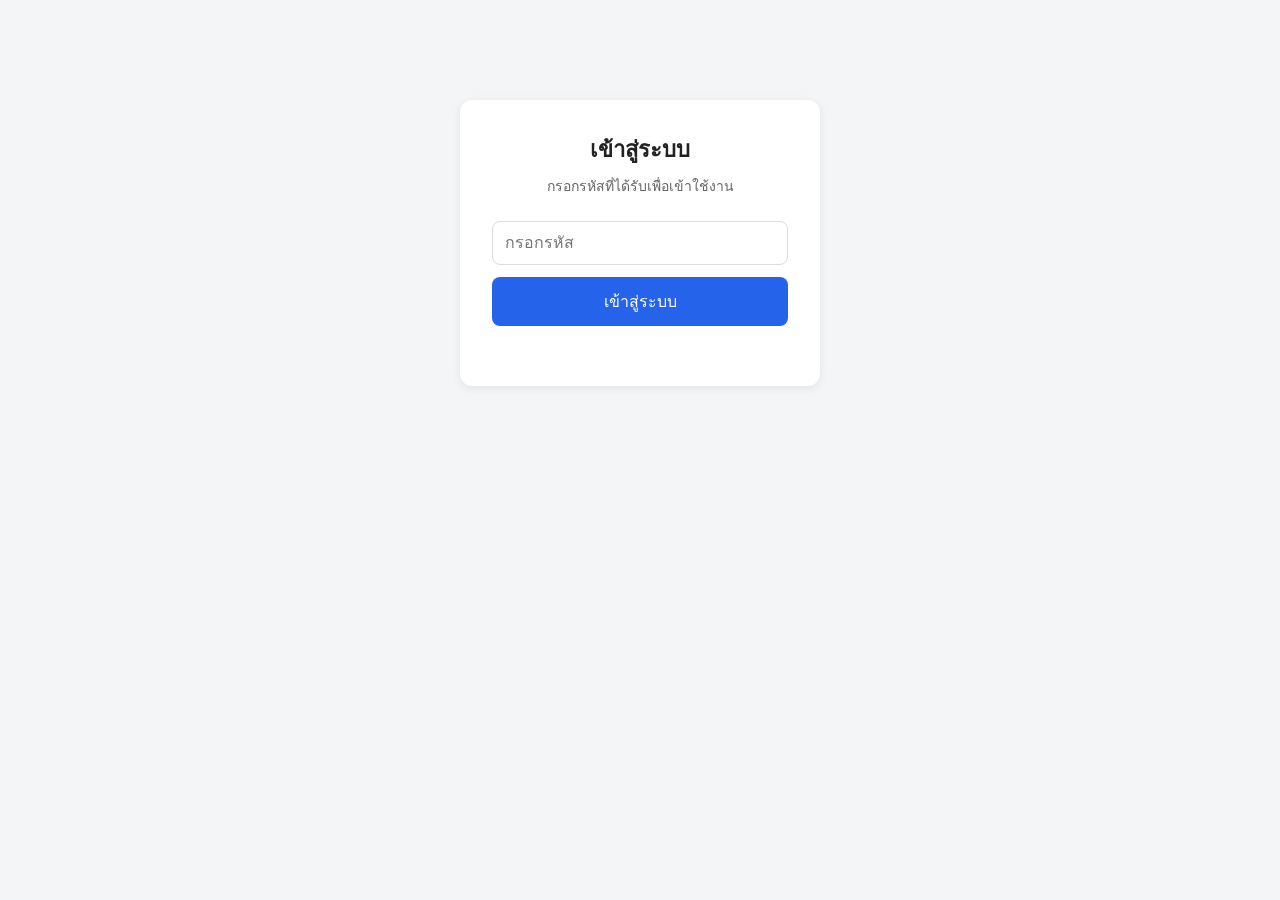
==== index.html @ bc6572b7 "Add files via upload" ====
<!DOCTYPE html>
<html lang="th">
<head>
<meta charset="UTF-8">
<meta name="viewport" content="width=device-width, initial-scale=1.0">
<title>เข้าสู่ระบบ</title>
<link rel="stylesheet" href="style.css">
</head>
<body>
  <div class="login-box">
    <h1>เข้าสู่ระบบ</h1>
    <p class="subtitle">กรอกรหัสที่ได้รับเพื่อเข้าใช้งาน</p>

    <input type="text" id="codeInput" placeholder="กรอกรหัส" autocomplete="off">
    <button id="loginBtn">เข้าสู่ระบบ</button>

    <p id="errorMsg" class="error-msg"></p>
  </div>

  <script src="config.js"></script>
  <script src="login.js"></script>
</body>
</html>
---- style.css ----
* {
  box-sizing: border-box;
  margin: 0;
  padding: 0;
  font-family: "Segoe UI", "Tahoma", sans-serif;
}

body {
  background: #f4f5f7;
  color: #222;
}

/* ---------- หน้าล็อกอิน ---------- */
.login-box {
  max-width: 360px;
  margin: 100px auto;
  background: #fff;
  padding: 32px;
  border-radius: 12px;
  box-shadow: 0 2px 10px rgba(0,0,0,0.08);
  text-align: center;
}

.login-box h1 {
  font-size: 22px;
  margin-bottom: 8px;
}

.subtitle {
  color: #666;
  font-size: 14px;
  margin-bottom: 24px;
}

.login-box input {
  width: 100%;
  padding: 12px;
  border: 1px solid #ddd;
  border-radius: 8px;
  font-size: 16px;
  margin-bottom: 12px;
}

.login-box button {
  width: 100%;
  padding: 12px;
  background: #2563eb;
  color: #fff;
  border: none;
  border-radius: 8px;
  font-size: 16px;
  cursor: pointer;
}

.login-box button:disabled {
  opacity: 0.6;
  cursor: not-allowed;
}

.error-msg {
  color: #d33;
  font-size: 13px;
  margin-top: 10px;
  min-height: 18px;
}

/* ---------- หน้าแสดงไฟล์ ---------- */
.topbar {
  background: #fff;
  padding: 16px 24px;
  display: flex;
  justify-content: space-between;
  align-items: center;
  box-shadow: 0 1px 4px rgba(0,0,0,0.06);
}

.topbar button {
  padding: 8px 16px;
  background: #eee;
  border: none;
  border-radius: 6px;
  cursor: pointer;
}

.layout {
  display: flex;
  min-height: calc(100vh - 60px);
}

.sidebar {
  width: 220px;
  background: #fff;
  padding: 16px;
  border-right: 1px solid #e5e5e5;
}

.category-btn {
  display: block;
  width: 100%;
  text-align: left;
  padding: 10px 12px;
  margin-bottom: 6px;
  background: none;
  border: none;
  border-radius: 6px;
  cursor: pointer;
  font-size: 14px;
}

.category-btn:hover {
  background: #f0f0f0;
}

.category-btn.active {
  background: #2563eb;
  color: #fff;
}

.content {
  flex: 1;
  padding: 24px;
}

.file-grid {
  display: grid;
  grid-template-columns: repeat(auto-fill, minmax(180px, 1fr));
  gap: 12px;
}

.file-card {
  display: block;
  background: #fff;
  border: 1px solid #e5e5e5;
  border-radius: 10px;
  padding: 14px;
  text-decoration: none;
  color: #222;
  transition: box-shadow 0.15s;
}

.file-card:hover {
  box-shadow: 0 2px 10px rgba(0,0,0,0.1);
}

.file-name {
  font-size: 14px;
  font-weight: 500;
  word-break: break-word;
  margin-bottom: 6px;
}

.file-size {
  font-size: 12px;
  color: #888;
}

.loading, .hint {
  color: #888;
  font-size: 14px;
}
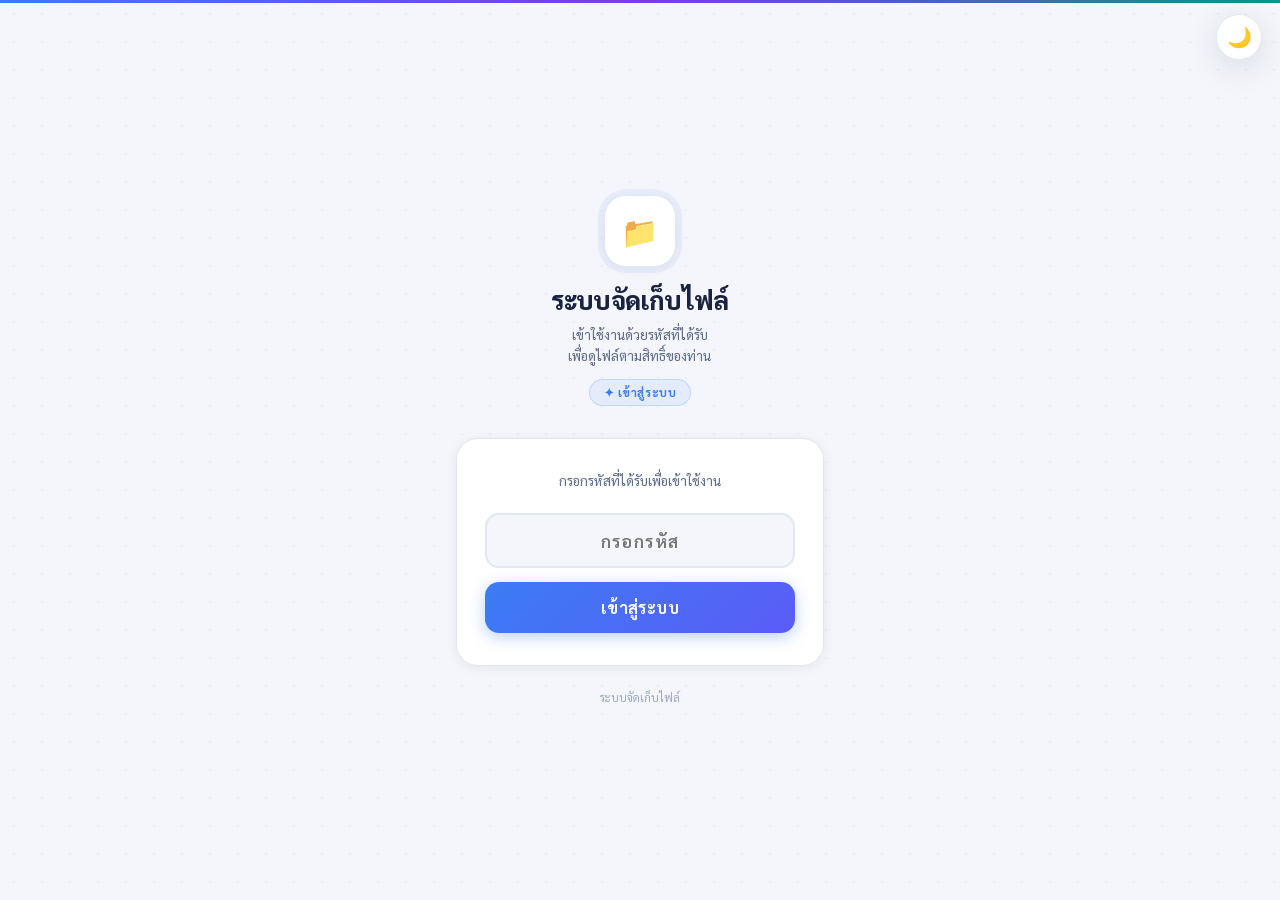
==== commit 7b798732: "Add files via upload" ====
--- a/index.html
+++ b/index.html
@@ -3,12 +3,23 @@
 <head>
 <meta charset="UTF-8">
 <meta name="viewport" content="width=device-width, initial-scale=1.0">
-<title>เข้าสู่ระบบ</title>
+<title>เข้าสู่ระบบ · ระบบจัดเก็บไฟล์</title>
+<link href="https://fonts.googleapis.com/css2?family=Sarabun:wght@300;400;600;700;800&display=swap" rel="stylesheet">
 <link rel="stylesheet" href="style.css">
 </head>
 <body>
+
+<button id="dm-btn" title="สลับ Dark/Light Mode">🌙</button>
+
+<div class="login-wrap">
+  <div class="brand">
+    <div class="brand-ring">📁</div>
+    <h1>ระบบจัดเก็บไฟล์</h1>
+    <p class="brand-sub">เข้าใช้งานด้วยรหัสที่ได้รับ<br>เพื่อดูไฟล์ตามสิทธิ์ของท่าน</p>
+    <div class="brand-pill">✦ เข้าสู่ระบบ</div>
+  </div>
+
   <div class="login-box">
-    <h1>เข้าสู่ระบบ</h1>
     <p class="subtitle">กรอกรหัสที่ได้รับเพื่อเข้าใช้งาน</p>
 
     <input type="text" id="codeInput" placeholder="กรอกรหัส" autocomplete="off">
@@ -17,7 +28,11 @@
     <p id="errorMsg" class="error-msg"></p>
   </div>
 
-  <script src="config.js"></script>
-  <script src="login.js"></script>
+  <p class="footer">ระบบจัดเก็บไฟล์</p>
+</div>
+
+<script src="config.js"></script>
+<script src="darkmode.js"></script>
+<script src="login.js"></script>
 </body>
 </html>
--- a/style.css
+++ b/style.css
@@ -1,160 +1,339 @@
-* {
-  box-sizing: border-box;
-  margin: 0;
-  padding: 0;
-  font-family: "Segoe UI", "Tahoma", sans-serif;
-}
+:root {
+  --bg: #f4f6fb;
+  --bg2: #eef1f8;
+  --surface: #ffffff;
+  --surface-hover: #f8faff;
+  --border: #e2e8f0;
+  --border-hover: #c7d4e8;
+  --text: #1a2340;
+  --text2: #5a6a8a;
+  --text3: #9aaac0;
+  --blue: #3b7cf4;
+  --blue-light: rgba(59,124,244,0.08);
+  --green: #10b981;
+  --green-light: rgba(16,185,129,0.08);
+  --purple: #7c3aed;
+  --purple-light: rgba(124,58,237,0.08);
+  --teal: #0d9488;
+  --teal-light: rgba(13,148,136,0.08);
+  --red: #ef4444;
+  --red-light: rgba(239,68,68,0.08);
+  --shadow: 0 2px 12px rgba(26,35,64,0.07);
+  --shadow-hover: 0 8px 32px rgba(26,35,64,0.13);
+}
+
+html.dark {
+  --bg: #0f1117;
+  --bg2: #161b27;
+  --surface: #1c2133;
+  --surface-hover: #232a40;
+  --border: #2a3352;
+  --border-hover: #3a4a6e;
+  --text: #e8edf8;
+  --text2: #8a9abf;
+  --text3: #4a5a7a;
+  --shadow: 0 2px 12px rgba(0,0,0,0.4);
+  --shadow-hover: 0 8px 32px rgba(0,0,0,0.55);
+  --blue-light: rgba(59,124,244,0.15);
+  --green-light: rgba(16,185,129,0.12);
+  --purple-light: rgba(124,58,237,0.15);
+  --teal-light: rgba(13,148,136,0.12);
+  --red-light: rgba(239,68,68,0.15);
+}
+
+* , *::before, *::after { box-sizing: border-box; margin: 0; padding: 0; }
+
+html, body { transition: background-color .35s ease, color .35s ease; }
 
 body {
-  background: #f4f5f7;
-  color: #222;
-}
+  font-family: 'Sarabun', sans-serif;
+  min-height: 100vh;
+  background: var(--bg);
+  color: var(--text);
+  position: relative;
+  overflow-x: hidden;
+}
+
+/* จุดไข่ปลาพื้นหลังบางๆ + แถบสีบนสุด ให้ฟีลเดียวกับเว็บต้นแบบ */
+body::before {
+  content: ''; position: fixed; inset: 0; z-index: 0; pointer-events: none;
+  background-image: radial-gradient(circle, rgba(59,124,244,0.07) 1px, transparent 1px);
+  background-size: 28px 28px;
+}
+body::after {
+  content: ''; position: fixed; top: 0; left: 0; right: 0; height: 3px; z-index: 10;
+  background: linear-gradient(90deg, var(--blue), var(--purple), var(--teal));
+}
+
+#dm-btn {
+  position: fixed; top: 14px; right: 18px; z-index: 9999;
+  width: 46px; height: 46px; border-radius: 50%;
+  background: var(--surface); border: 1.5px solid var(--border);
+  box-shadow: var(--shadow-hover); cursor: pointer;
+  display: flex; align-items: center; justify-content: center;
+  font-size: 20px; transition: transform .2s ease;
+  user-select: none;
+}
+#dm-btn:hover { transform: scale(1.13) rotate(18deg); }
 
 /* ---------- หน้าล็อกอิน ---------- */
+.login-wrap {
+  width: 100%; max-width: 400px;
+  margin: 0 auto;
+  min-height: 100vh;
+  display: flex; flex-direction: column; align-items: center; justify-content: center;
+  padding: 24px 16px;
+  position: relative; z-index: 1;
+}
+
+.brand {
+  text-align: center; margin-bottom: 32px;
+  animation: slideDown .6s cubic-bezier(.22,.68,0,1.2) both;
+}
+@keyframes slideDown { from { opacity:0; transform:translateY(-18px); } to { opacity:1; transform:none; } }
+
+.brand-ring {
+  width: 72px; height: 72px; border-radius: 22px; margin: 0 auto 16px;
+  display: flex; align-items: center; justify-content: center;
+  background: var(--surface); border: 1.5px solid var(--border);
+  box-shadow: var(--shadow), 0 0 0 6px rgba(59,124,244,0.06);
+  font-size: 30px;
+}
+
+.brand h1 { font-size: 1.6em; font-weight: 800; letter-spacing: -0.025em; }
+.brand-sub { font-size: 0.84em; color: var(--text2); margin-top: 8px; line-height: 1.6; }
+.brand-pill {
+  display: inline-flex; align-items: center; gap: 5px;
+  margin-top: 12px; padding: 5px 14px; border-radius: 20px;
+  background: var(--blue-light); border: 1px solid rgba(59,124,244,0.2);
+  font-size: 0.72em; font-weight: 700; color: var(--blue); letter-spacing: .05em;
+}
+
 .login-box {
-  max-width: 360px;
-  margin: 100px auto;
-  background: #fff;
-  padding: 32px;
-  border-radius: 12px;
-  box-shadow: 0 2px 10px rgba(0,0,0,0.08);
+  width: 100%;
+  background: var(--surface); border: 1.5px solid var(--border);
+  border-radius: 22px; padding: 32px 28px;
+  box-shadow: var(--shadow);
   text-align: center;
-}
-
-.login-box h1 {
-  font-size: 22px;
-  margin-bottom: 8px;
-}
-
-.subtitle {
-  color: #666;
-  font-size: 14px;
-  margin-bottom: 24px;
-}
+  animation: cardIn .5s ease .15s both;
+}
+@keyframes cardIn { from { opacity:0; transform:translateY(14px); } to { opacity:1; transform:none; } }
+
+.subtitle { font-size: 0.84em; color: var(--text2); margin-bottom: 22px; line-height: 1.5; }
 
 .login-box input {
-  width: 100%;
-  padding: 12px;
-  border: 1px solid #ddd;
-  border-radius: 8px;
-  font-size: 16px;
-  margin-bottom: 12px;
+  width: 100%; padding: 14px 16px;
+  border: 2px solid var(--border); border-radius: 14px;
+  background: var(--bg); color: var(--text);
+  font-family: 'Sarabun', sans-serif; font-size: 1.1em; font-weight: 600;
+  text-align: center; letter-spacing: .08em;
+  margin-bottom: 14px; outline: none;
+  transition: border-color .2s, box-shadow .2s;
+}
+.login-box input:focus {
+  border-color: var(--blue);
+  box-shadow: 0 0 0 3px rgba(59,124,244,0.15);
+  background: var(--surface);
 }
 
 .login-box button {
-  width: 100%;
-  padding: 12px;
-  background: #2563eb;
-  color: #fff;
-  border: none;
-  border-radius: 8px;
-  font-size: 16px;
-  cursor: pointer;
-}
-
-.login-box button:disabled {
-  opacity: 0.6;
-  cursor: not-allowed;
-}
+  width: 100%; padding: 15px;
+  background: linear-gradient(135deg, var(--blue), #5b5cf6);
+  color: #fff; border: none; border-radius: 14px;
+  font-family: 'Sarabun', sans-serif; font-size: 1em; font-weight: 700;
+  cursor: pointer; letter-spacing: .03em;
+  box-shadow: 0 4px 16px rgba(59,124,244,0.35);
+  transition: all .2s ease;
+}
+.login-box button:hover:not(:disabled) {
+  transform: translateY(-2px);
+  box-shadow: 0 8px 24px rgba(59,124,244,0.45);
+}
+.login-box button:active:not(:disabled) { transform: scale(.97); }
+.login-box button:disabled { opacity: .6; cursor: not-allowed; transform: none; }
 
 .error-msg {
-  color: #d33;
-  font-size: 13px;
-  margin-top: 10px;
-  min-height: 18px;
-}
-
-/* ---------- หน้าแสดงไฟล์ ---------- */
+  font-size: 0.82em; color: var(--red); font-weight: 600;
+  text-align: center; line-height: 1.5;
+  min-height: 0;
+}
+.error-msg:not(:empty) {
+  background: var(--red-light); border: 1px solid rgba(239,68,68,0.25);
+  border-radius: 12px; padding: 10px 14px; margin-top: 4px;
+}
+
+.footer {
+  margin-top: 24px; text-align: center; font-size: 0.72em;
+  color: var(--text3); position: relative; z-index: 1;
+}
+
+/* ---------- หน้าแสดงไฟล์ / แอดมิน ---------- */
 .topbar {
-  background: #fff;
+  background: var(--surface); border-bottom: 1.5px solid var(--border);
   padding: 16px 24px;
-  display: flex;
-  justify-content: space-between;
-  align-items: center;
-  box-shadow: 0 1px 4px rgba(0,0,0,0.06);
-}
-
-.topbar button {
-  padding: 8px 16px;
-  background: #eee;
-  border: none;
-  border-radius: 6px;
-  cursor: pointer;
-}
+  display: flex; justify-content: space-between; align-items: center;
+  position: relative; z-index: 1;
+}
+.topbar span { font-weight: 700; }
+
+.topbar-actions { display: flex; gap: 10px; }
+
+.topbar button, .secondary-btn {
+  padding: 9px 16px;
+  background: var(--bg2); color: var(--text);
+  border: 1.5px solid var(--border); border-radius: 10px;
+  font-family: 'Sarabun', sans-serif; font-size: 0.86em; font-weight: 600;
+  cursor: pointer; transition: all .2s ease;
+}
+.topbar button:hover, .secondary-btn:hover {
+  border-color: var(--border-hover);
+  background: var(--surface-hover);
+}
+
+.hidden { display: none !important; }
 
 .layout {
   display: flex;
-  min-height: calc(100vh - 60px);
+  min-height: calc(100vh - 70px);
+  position: relative; z-index: 1;
 }
 
 .sidebar {
-  width: 220px;
-  background: #fff;
-  padding: 16px;
-  border-right: 1px solid #e5e5e5;
+  width: 230px;
+  background: var(--surface); border-right: 1.5px solid var(--border);
+  padding: 18px;
 }
 
 .category-btn {
-  display: block;
-  width: 100%;
-  text-align: left;
-  padding: 10px 12px;
-  margin-bottom: 6px;
-  background: none;
-  border: none;
-  border-radius: 6px;
-  cursor: pointer;
-  font-size: 14px;
-}
-
-.category-btn:hover {
-  background: #f0f0f0;
-}
-
+  display: block; width: 100%; text-align: left;
+  padding: 11px 14px; margin-bottom: 6px;
+  background: none; border: 1.5px solid transparent; border-radius: 12px;
+  cursor: pointer; font-family: 'Sarabun', sans-serif; font-size: 0.9em; color: var(--text2); font-weight: 600;
+  transition: all .2s ease;
+}
+.category-btn:hover { background: var(--bg2); color: var(--text); }
 .category-btn.active {
-  background: #2563eb;
-  color: #fff;
-}
-
-.content {
-  flex: 1;
-  padding: 24px;
-}
+  background: var(--blue-light); border-color: rgba(59,124,244,0.25);
+  color: var(--blue);
+}
+
+.content { flex: 1; padding: 28px; }
+
+.breadcrumb { margin-bottom: 18px; font-size: 0.86em; color: var(--text2); }
+.crumb-item { cursor: pointer; }
+.crumb-item:hover { color: var(--blue); }
+.crumb-current { color: var(--text); font-weight: 700; cursor: default; }
+.crumb-sep { margin: 0 6px; color: var(--text3); }
 
 .file-grid {
   display: grid;
-  grid-template-columns: repeat(auto-fill, minmax(180px, 1fr));
-  gap: 12px;
+  grid-template-columns: repeat(auto-fill, minmax(190px, 1fr));
+  gap: 14px;
 }
 
 .file-card {
-  display: block;
-  background: #fff;
-  border: 1px solid #e5e5e5;
-  border-radius: 10px;
-  padding: 14px;
-  text-decoration: none;
-  color: #222;
-  transition: box-shadow 0.15s;
-}
-
+  display: block; background: var(--surface);
+  border: 1.5px solid var(--border); border-radius: 16px;
+  padding: 16px; text-decoration: none; color: var(--text);
+  box-shadow: var(--shadow);
+  transition: all .2s ease; cursor: pointer;
+}
 .file-card:hover {
-  box-shadow: 0 2px 10px rgba(0,0,0,0.1);
-}
-
-.file-name {
-  font-size: 14px;
-  font-weight: 500;
-  word-break: break-word;
-  margin-bottom: 6px;
-}
-
-.file-size {
-  font-size: 12px;
-  color: #888;
-}
+  border-color: var(--border-hover);
+  background: var(--surface-hover);
+  transform: translateY(-2px);
+  box-shadow: var(--shadow-hover);
+}
+
+.folder-card { background: var(--blue-light); border-color: rgba(59,124,244,0.2); }
+.folder-icon { font-style: normal; }
+
+.file-name { font-size: 0.92em; font-weight: 700; word-break: break-word; margin-bottom: 5px; }
+.file-size { font-size: 0.76em; color: var(--text3); font-weight: 600; }
 
 .loading, .hint {
-  color: #888;
-  font-size: 14px;
-}
+  color: var(--text3); font-size: 0.9em;
+}
+
+/* ---------- หน้าแอดมิน ---------- */
+.admin-layout {
+  padding: 28px; max-width: 900px; margin: 0 auto;
+  position: relative; z-index: 1;
+}
+
+.admin-panel {
+  background: var(--surface); border: 1.5px solid var(--border);
+  border-radius: 20px; padding: 22px;
+  box-shadow: var(--shadow);
+}
+
+.panel-header {
+  display: flex; justify-content: space-between; align-items: center;
+  margin-bottom: 18px;
+}
+.panel-header h2 { font-size: 1.1em; font-weight: 800; }
+
+.primary-btn {
+  background: linear-gradient(135deg, var(--blue), #5b5cf6);
+  color: #fff; border: none; padding: 10px 18px; border-radius: 12px;
+  cursor: pointer; font-family: 'Sarabun', sans-serif; font-size: 0.88em; font-weight: 700;
+  box-shadow: 0 4px 14px rgba(59,124,244,0.3);
+  transition: all .2s ease;
+}
+.primary-btn:hover:not(:disabled) { transform: translateY(-2px); box-shadow: 0 8px 20px rgba(59,124,244,0.4); }
+.primary-btn:disabled { opacity: .6; cursor: not-allowed; transform: none; }
+
+.user-table { width: 100%; border-collapse: collapse; font-size: 0.88em; }
+.user-table th, .user-table td { text-align: left; padding: 11px 10px; border-bottom: 1px solid var(--border); }
+.user-table th { color: var(--text3); font-weight: 700; font-size: 0.85em; text-transform: uppercase; letter-spacing: .03em; }
+
+.row-actions { display: flex; gap: 12px; }
+
+.link-btn {
+  background: none; border: none; color: var(--blue);
+  cursor: pointer; font-size: 0.88em; font-weight: 700; padding: 0;
+  font-family: 'Sarabun', sans-serif;
+}
+.link-btn.danger { color: var(--red); }
+
+.modal-overlay {
+  position: fixed; inset: 0; background: rgba(15,17,23,0.5); backdrop-filter: blur(3px);
+  display: flex; align-items: center; justify-content: center; z-index: 100;
+  animation: fadeIn .2s ease;
+}
+@keyframes fadeIn { from { opacity:0; } to { opacity:1; } }
+.modal-overlay.hidden { display: none; }
+
+.modal-box {
+  background: var(--surface); border: 1.5px solid var(--border);
+  border-radius: 20px; padding: 26px;
+  width: 90%; max-width: 420px; max-height: 85vh; overflow-y: auto;
+  box-shadow: var(--shadow-hover);
+  animation: cardIn .3s ease both;
+}
+.modal-box h3 { margin-bottom: 16px; font-size: 1.05em; font-weight: 800; }
+
+.field-label { display: block; font-size: 0.8em; color: var(--text2); font-weight: 600; margin: 14px 0 5px; }
+
+.modal-box input[type="text"] {
+  width: 100%; padding: 11px 12px;
+  border: 1.5px solid var(--border); border-radius: 10px;
+  background: var(--bg); color: var(--text);
+  font-family: 'Sarabun', sans-serif; font-size: 0.92em;
+}
+.modal-box input[type="text"]:focus {
+  outline: none; border-color: var(--blue);
+  box-shadow: 0 0 0 3px rgba(59,124,244,0.15);
+}
+
+.checkbox-list {
+  display: flex; flex-direction: column; gap: 9px;
+  margin-top: 6px; max-height: 220px; overflow-y: auto;
+  border: 1.5px solid var(--border); border-radius: 12px; padding: 12px;
+  background: var(--bg);
+}
+
+.checkbox-item { display: flex; align-items: center; gap: 9px; font-size: 0.9em; }
+.checkbox-item input { accent-color: var(--blue); width: 16px; height: 16px; }
+
+.modal-actions { display: flex; justify-content: flex-end; gap: 10px; margin-top: 22px; }
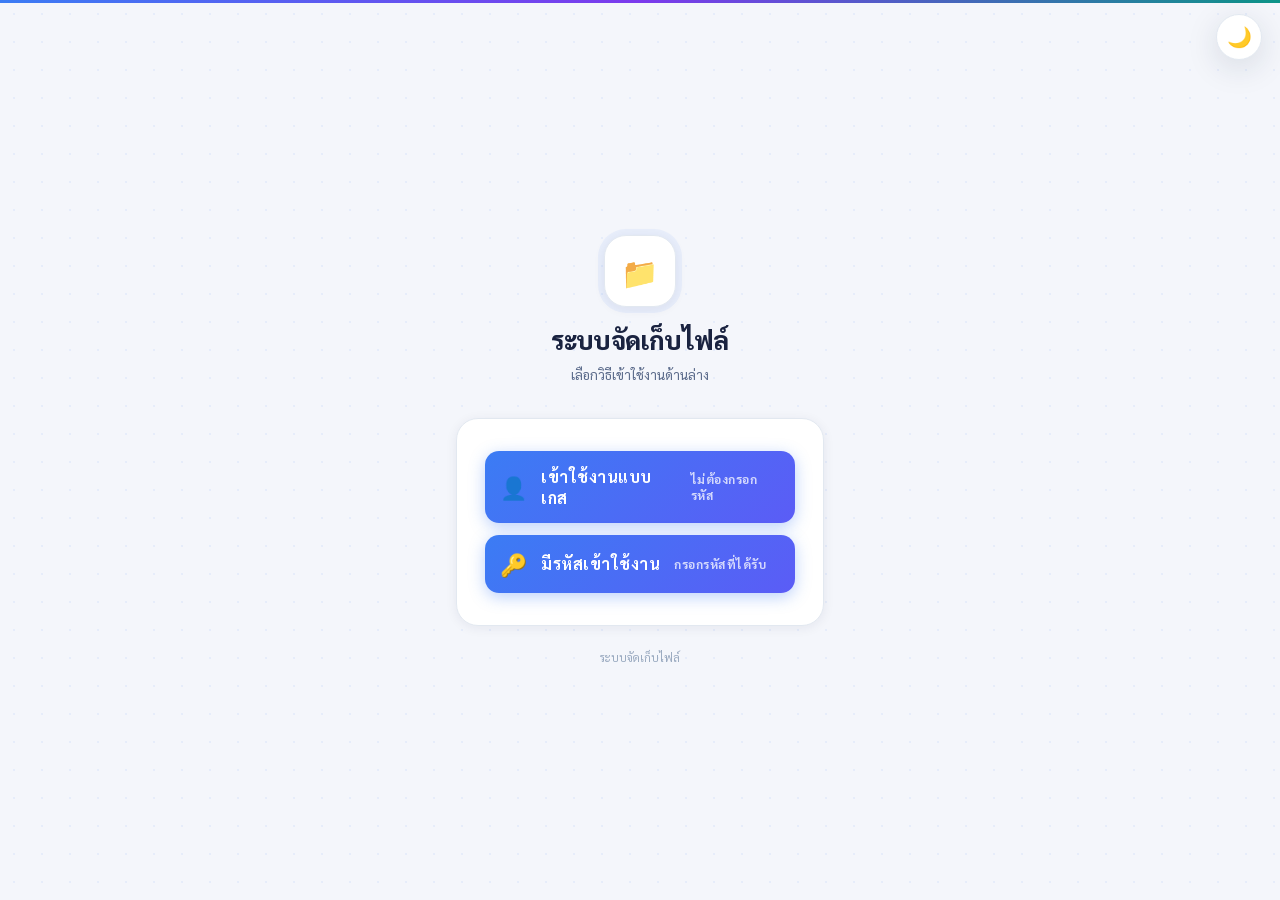
==== commit 93f71b0e: "Add files via upload" ====
--- a/index.html
+++ b/index.html
@@ -15,15 +15,32 @@
   <div class="brand">
     <div class="brand-ring">📁</div>
     <h1>ระบบจัดเก็บไฟล์</h1>
-    <p class="brand-sub">เข้าใช้งานด้วยรหัสที่ได้รับ<br>เพื่อดูไฟล์ตามสิทธิ์ของท่าน</p>
-    <div class="brand-pill">✦ เข้าสู่ระบบ</div>
+    <p class="brand-sub">เลือกวิธีเข้าใช้งานด้านล่าง</p>
   </div>
 
   <div class="login-box">
-    <p class="subtitle">กรอกรหัสที่ได้รับเพื่อเข้าใช้งาน</p>
 
-    <input type="text" id="codeInput" placeholder="กรอกรหัส" autocomplete="off">
-    <button id="loginBtn">เข้าสู่ระบบ</button>
+    <!-- ปุ่มหลัก 2 อัน -->
+    <div id="modeSelect">
+      <button id="guestBtn" class="mode-btn">
+        <span class="mode-icon">👤</span>
+        <span class="mode-label">เข้าใช้งานแบบเกส</span>
+        <span class="mode-sub">ไม่ต้องกรอกรหัส</span>
+      </button>
+      <button id="codeBtn" class="mode-btn mode-btn-outline">
+        <span class="mode-icon">🔑</span>
+        <span class="mode-label">มีรหัสเข้าใช้งาน</span>
+        <span class="mode-sub">กรอกรหัสที่ได้รับ</span>
+      </button>
+    </div>
+
+    <!-- ช่องกรอกรหัส (ซ่อนไว้ก่อน) -->
+    <div id="codeSection" class="hidden">
+      <button id="backBtn" class="back-btn">← กลับ</button>
+      <p class="subtitle" style="margin-bottom:16px;">กรอกรหัสที่ได้รับเพื่อเข้าใช้งาน</p>
+      <input type="text" id="codeInput" placeholder="กรอกรหัส" autocomplete="off">
+      <button id="loginBtn">เข้าสู่ระบบ</button>
+    </div>
 
     <p id="errorMsg" class="error-msg"></p>
   </div>
--- a/style.css
+++ b/style.css
@@ -121,6 +121,41 @@
 
 .subtitle { font-size: 0.84em; color: var(--text2); margin-bottom: 22px; line-height: 1.5; }
 
+/* --- ปุ่มเลือกโหมดล็อกอิน --- */
+#modeSelect { display: flex; flex-direction: column; gap: 12px; }
+
+.mode-btn {
+  width: 100%; padding: 16px 18px;
+  background: linear-gradient(135deg, var(--blue), #5b5cf6);
+  color: #fff; border: none; border-radius: 14px;
+  font-family: 'Sarabun', sans-serif; cursor: pointer;
+  display: flex; align-items: center; gap: 14px;
+  text-align: left;
+  box-shadow: 0 4px 16px rgba(59,124,244,0.3);
+  transition: all .2s ease;
+}
+.mode-btn:hover:not(:disabled) { transform: translateY(-2px); box-shadow: 0 8px 24px rgba(59,124,244,0.4); }
+.mode-btn:disabled { opacity: .6; cursor: not-allowed; }
+
+.mode-btn-outline {
+  background: var(--bg);
+  color: var(--text);
+  border: 1.5px solid var(--border);
+  box-shadow: var(--shadow);
+}
+.mode-btn-outline:hover:not(:disabled) { background: var(--surface-hover); box-shadow: var(--shadow-hover); }
+
+.mode-icon { font-size: 22px; flex-shrink: 0; }
+.mode-label { font-size: 1em; font-weight: 700; display: block; }
+.mode-sub { font-size: 0.76em; opacity: .75; display: block; margin-top: 1px; }
+
+.back-btn {
+  background: none; border: none; color: var(--text2);
+  font-family: 'Sarabun', sans-serif; font-size: 0.86em; font-weight: 600;
+  cursor: pointer; padding: 0; margin-bottom: 16px; display: inline-block;
+}
+.back-btn:hover { color: var(--blue); }
+
 .login-box input {
   width: 100%; padding: 14px 16px;
   border: 2px solid var(--border); border-radius: 14px;
@@ -219,6 +254,21 @@
 
 .content { flex: 1; padding: 28px; }
 
+.search-bar { margin-bottom: 20px; display: flex; gap: 12px; flex-wrap: wrap; align-items: center; }
+.search-bar input {
+  flex: 1; min-width: 200px; max-width: 420px;
+  padding: 12px 16px;
+  border: 1.5px solid var(--border); border-radius: 12px;
+  background: var(--surface); color: var(--text);
+  font-family: 'Sarabun', sans-serif; font-size: 0.92em;
+  outline: none;
+  transition: border-color .2s, box-shadow .2s;
+}
+.search-bar input:focus {
+  border-color: var(--blue);
+  box-shadow: 0 0 0 3px rgba(59,124,244,0.15);
+}
+
 .breadcrumb { margin-bottom: 18px; font-size: 0.86em; color: var(--text2); }
 .crumb-item { cursor: pointer; }
 .crumb-item:hover { color: var(--blue); }
@@ -296,6 +346,13 @@
 }
 .link-btn.danger { color: var(--red); }
 
+.guest-badge {
+  display: inline-block; font-size: 0.72em; font-weight: 700;
+  background: var(--teal-light); color: var(--teal);
+  border: 1px solid rgba(13,148,136,0.25); border-radius: 8px;
+  padding: 1px 7px; margin-left: 5px; vertical-align: middle;
+}
+
 .modal-overlay {
   position: fixed; inset: 0; background: rgba(15,17,23,0.5); backdrop-filter: blur(3px);
   display: flex; align-items: center; justify-content: center; z-index: 100;
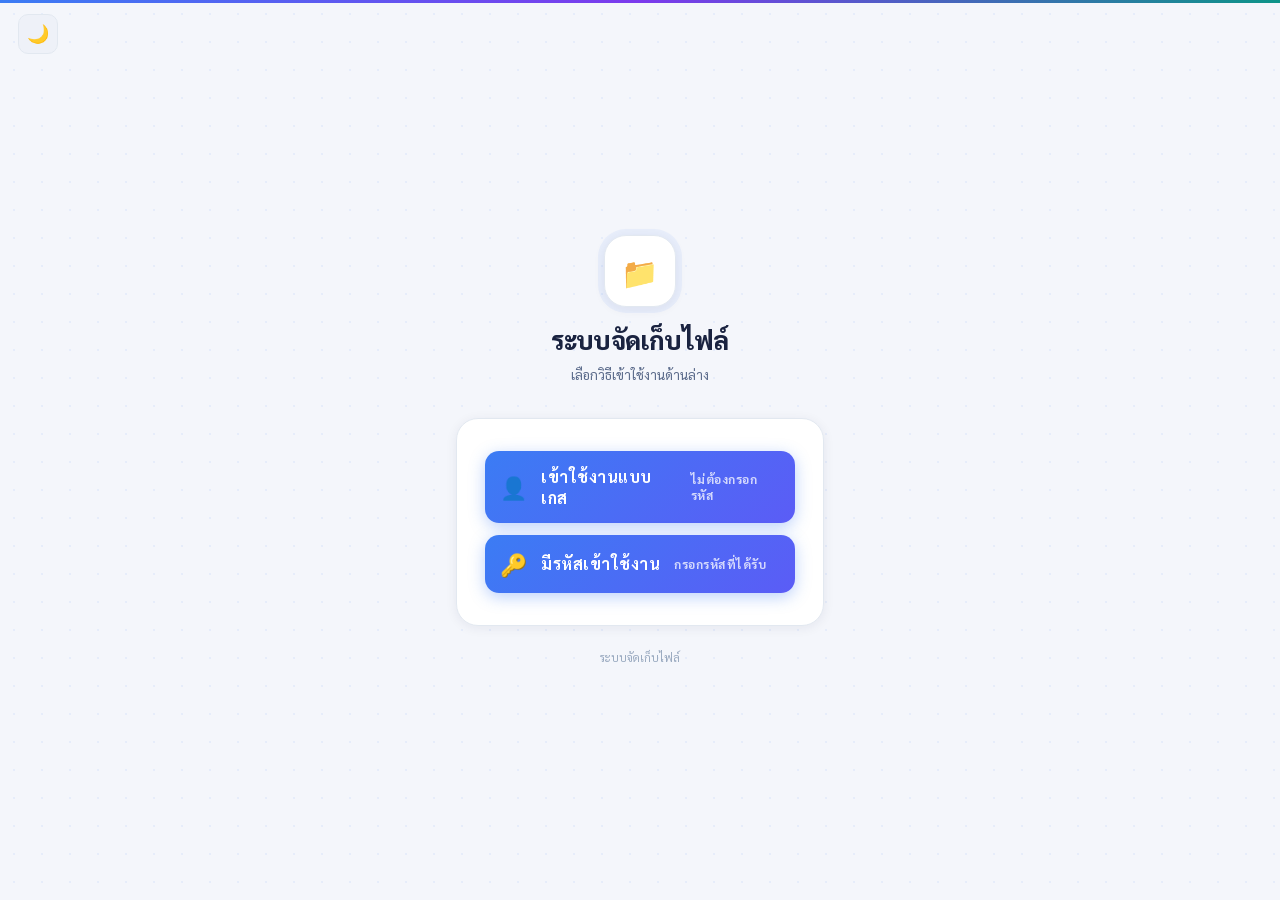
==== commit 7b62d424: "Add files via upload" ====
--- a/index.html
+++ b/index.html
@@ -9,7 +9,7 @@
 </head>
 <body>
 
-<button id="dm-btn" title="สลับ Dark/Light Mode">🌙</button>
+<button id="dm-btn" title="สลับ Dark/Light Mode" style="position:fixed;top:14px;left:18px;z-index:9999;">🌙</button>
 
 <div class="login-wrap">
   <div class="brand">
--- a/style.css
+++ b/style.css
@@ -66,15 +66,14 @@
 }
 
 #dm-btn {
-  position: fixed; top: 14px; right: 18px; z-index: 9999;
-  width: 46px; height: 46px; border-radius: 50%;
-  background: var(--surface); border: 1.5px solid var(--border);
-  box-shadow: var(--shadow-hover); cursor: pointer;
+  width: 40px; height: 40px; border-radius: 10px;
+  background: var(--bg2); border: 1.5px solid var(--border);
+  cursor: pointer;
   display: flex; align-items: center; justify-content: center;
-  font-size: 20px; transition: transform .2s ease;
-  user-select: none;
-}
-#dm-btn:hover { transform: scale(1.13) rotate(18deg); }
+  font-size: 18px; transition: transform .2s ease, background .2s;
+  flex-shrink: 0;
+}
+#dm-btn:hover { background: var(--surface-hover); transform: rotate(18deg); }
 
 /* ---------- หน้าล็อกอิน ---------- */
 .login-wrap {
